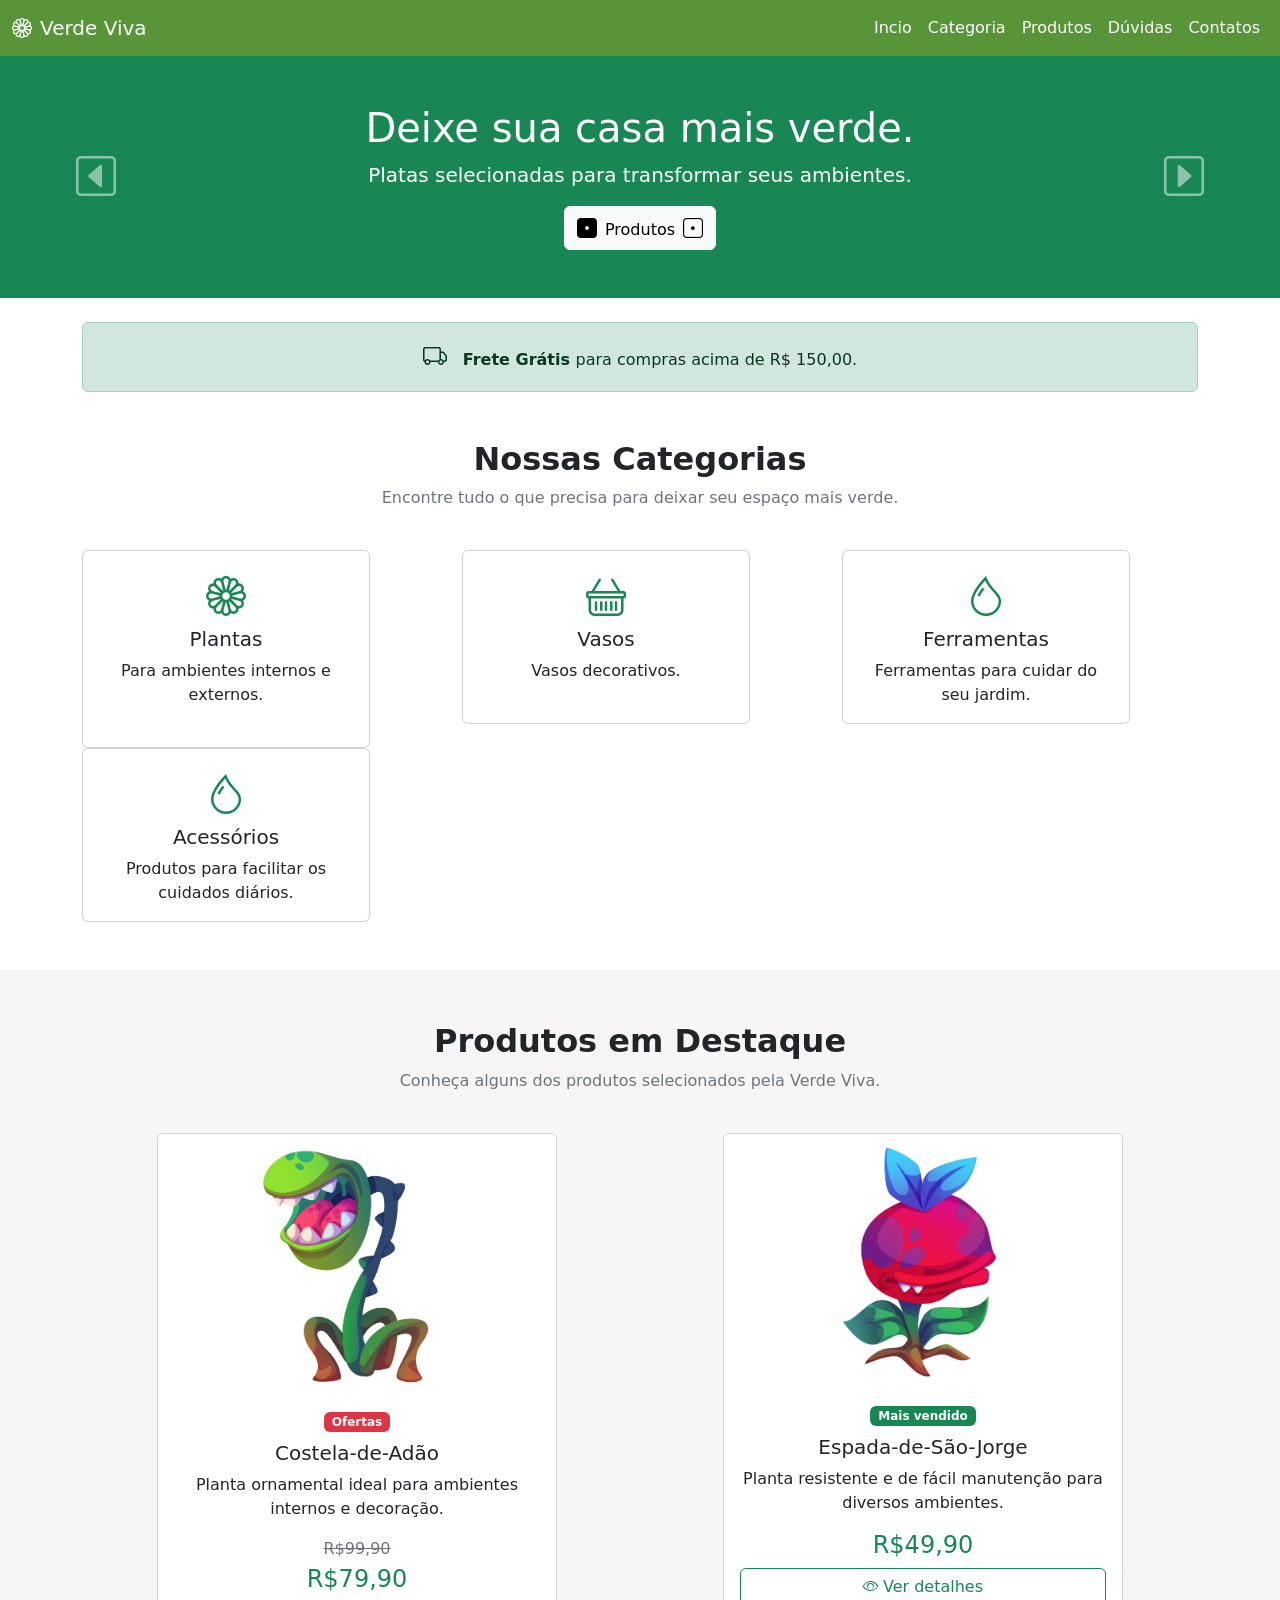
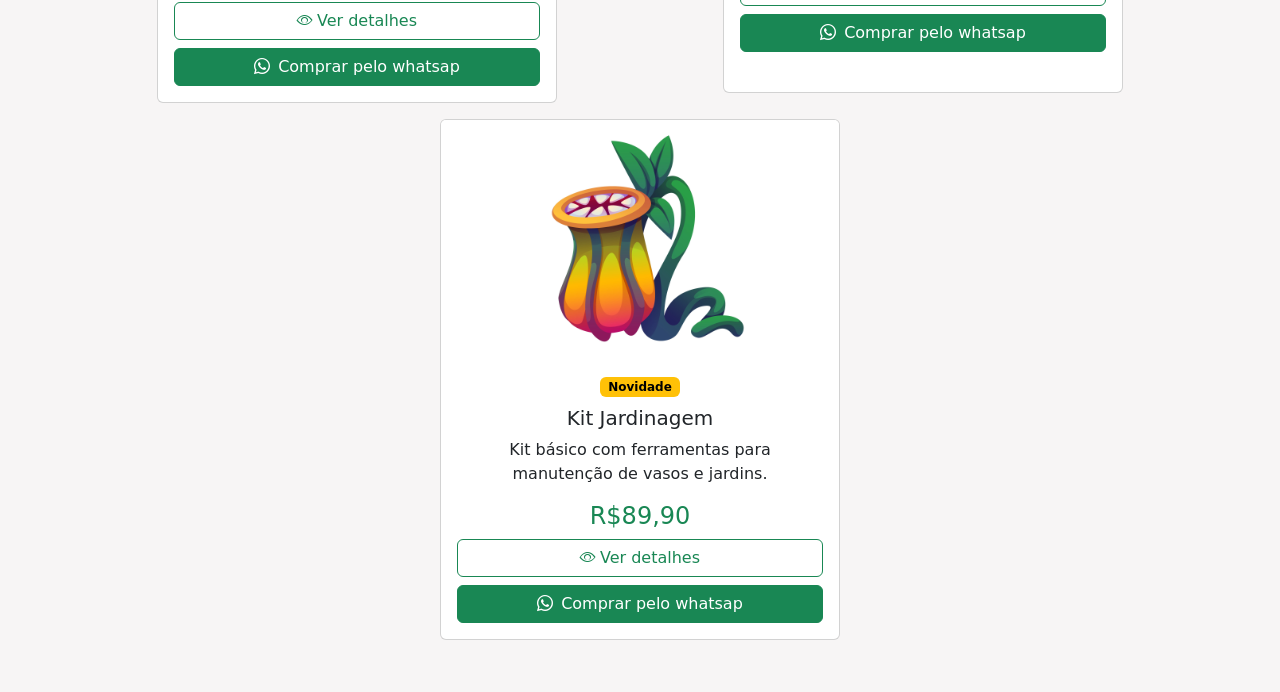
==== index2.html @ 10fb2e27 "Outras partes" ====
<!DOCTYPE html>
<html lang="pt-br">

<head>
    <meta charset="UTF-8">
    <meta name="viewport" content="width=device-width, initial-scale=1.0">
    <title>Verde Viva | Plantas & Jardinagem</title>
    <!-- Para conectar ao bootstrap -->
    <link href="https://cdn.jsdelivr.net/npm/bootstrap@5.3.8/dist/css/bootstrap.min.css" rel="stylesheet"
        integrity="sha384-sRIl4kxILFvY47J16cr9ZwB07vP4J8+LH7qKQnuqkuIAvNWLzeN8tE5YBujZqJLB" crossorigin="anonymous">

    <!-- Para colocar icones -->
    <link rel="stylesheet" href="https://cdn.jsdelivr.net/npm/bootstrap-icons@1.13.1/font/bootstrap-icons.min.css">

    <!-- Conecção com style2 css -->
    <link rel="stylesheet" href="style2.css">
</head>

<body>
    <!-- NAVBAR in ------------------------------------------------------------------->
    <!-- corNav conecta ao css -->
    <nav class="navbar navbar-expand-lg navbar-dark corNav">
        <div class="container-fluid">
            <a class="navbar-brand" href="#"><i class="bi bi-flower1 me-2"></i>Verde Viva</a>
            <button class="navbar-toggler" type="button" data-bs-toggle="collapse"
                data-bs-target="#navbarSupportedContent" aria-controls="navbarSupportedContent" aria-expanded="false"
                aria-label="Toggle navigation">
                <span class="navbar-toggler-icon"></span>
            </button>
            <div class="collapse navbar-collapse" id="navbarSupportedContent">
                <ul class="navbar-nav ms-auto">
                </ul>
                <ul class="navbar-nav ms-auto">
                    <li class="nav-item">
                        <a class="nav-link active " aria-current="page" href="#inicio">Incio</a>
                    </li>
                    <li class="nav-item">
                        <a class="nav-link active " aria-current="page" href="#categoria">Categoria</a>
                    </li>
                    <li class="nav-item">
                        <a class="nav-link active " aria-current="page" href="#produtos">Produtos</a>
                    </li>
                    <li class="nav-item">
                        <a class="nav-link active " aria-current="page" href="#duvidas">Dúvidas</a>
                    </li>
                    <li class="nav-item">
                        <a class="nav-link active" aria-current="page" href="#contatos">Contatos</a>
                    </li>
                </ul>
            </div>
        </div>
    </nav>

    <!-- MAIN -->
    <main>
        <!-- CAROUSEL in ------------------------------------------------------------------->
        <section id="inicio">

            <div id="carouselExample" class="carousel slide">
                <div class="carousel-inner bg-dark">
                    <!-- Carousel 01 ------------------------------------->
                    <div class="carousel-item active bg-success text-white text-center p-5">
                        <!-- d-inline-block" style="transform: scaleX(-1) para inverter o icone -->
                        <h1><i class="bi bi-leaf me-3 fs-1 "></i>Deixe sua casa mais verde.<i
                                class="bi bi-leaf ms-3 fs-1 d-inline-block" style="transform: scaleX(-1)"></i></h1>
                        <p class="fs-5">Platas selecionadas para transformar seus ambientes.</p>
                        <a href="#produtos" class="btn btn-light"><i class="bi bi-dice-1-fill me-2 fs-5"></i>Produtos<i
                                class="bi bi-dice-1 ms-2 fs-5"></i></a>

                    </div>

                    <!-- Carousel 02 ------------------------------------->
                    <div class="carousel-item bg-warning text-dark text-center p-5">
                        <h1><i class="bi bi-tree me-3 fs-1"></i>Semana dos vasos.<i class="bi bi-tree ms-3 fs-1"></i>
                        </h1>
                        <p class="fs-5">Ofertas especiais em vasos e acessórios.</p>
                        <a href="#produtos" class="btn btn-dark"><i class="bi bi-dice-2-fill me-2 fs-5"></i>Ofertas<i
                                class="bi bi-dice-2 ms-2 fs-5"></i></a>
                    </div>


                    <!-- Carousel 03 ------------------------------------->
                    <div class="carousel-item bg-danger text-white text-center p-5">
                        <!-- d-inline-block" style="transform: scaleX(-1) para inverter o icone -->
                        <h1><i class="bi bi-moon-stars me-3 fs-1"></i>Compre com Saga.<i
                                class="bi bi-moon-stars ms-3 fs-1 d-inline-block" style="transform: scaleX(-1)"></i>
                        </h1>
                        <p class="fs-5">Ofertas especiais em explosões galáticas.</p>
                        <a href="#produtos" class="btn bg-white text-danger"><i
                                class="bi bi-dice-3-fill me-2 fs-5"></i>Gêmeos<i class="bi bi-dice-3 ms-2 fs-5"></i></a>
                    </div>


                </div>
                <button class="carousel-control-prev" type="button" data-bs-target="#carouselExample"
                    data-bs-slide="prev">
                    <!-- Retirei (carousel-control-prev-icon) para por <i> -->
                    <span class="" aria-hidden="true"><i class="bi bi-caret-left-square fs-1"></i></span>
                    <span class="visually-hidden">Previous</span>
                </button>

                <button class="carousel-control-next" type="button" data-bs-target="#carouselExample"
                    data-bs-slide="next">
                    <!-- Retirei (carousel-control-prev-icon) para por <i> -->
                    <span class="" aria-hidden="true"><i class="bi bi-caret-right-square fs-1"></i></span>
                    <span class="visually-hidden">Next</span>
                </button>
            </div>


        </section>

        <!-- ALERTA in ------------------------------------------------------------------->
        <section class="container mt-4">
            <div class="alert alert-success text-center" role="alert">
                <strong><i class="bi bi-truck me-3 fs-4 "></i>Frete Grátis </strong>para compras acima de R$ 150,00.
            </div>
        </section>

        <!-- CARD CATEGORIAS in ------------------------------------------------------------------->
        <section class="container text-center mt-5" id="categoria">
            <!-- Titulo -->
            <div>
                <h2 class="fw-bold">Nossas Categorias</h2>
                <p class="text-secondary pb-4">Encontre tudo o que precisa para deixar seu espaço mais verde.</p>
            </div>

            <div class="row mb-5">
                <!-- CARD01 -->
                <div class="col col-md">

                    <!----------------------->
                    <div class="card pb-2" style="width: 18rem;">
                        <div class="card-body">
                            <i class="bi bi-flower1 fs-1 text-success"></i>
                            <h5 class="card-title">Plantas</h5>
                            <p class="card-text">Para ambientes internos e externos.</p>
                            <p> </p>

                        </div>
                    </div>
                    <!----------------------->

                </div>
                <!-- CARD02 -->
                <div class="col col-md">
                    <!----------------------->
                    <div class="card pb-2" style="width: 18rem;">
                        <div class="card-body">
                            <i class="bi bi-basket fs-1 text-success"></i>
                            <h5 class="card-title">Vasos</h5>
                            <p class="card-text">Vasos decorativos.</p>
                            <p> </p>

                        </div>
                    </div>
                    <!----------------------->
                </div>
                <!-- CARD03 -->
                <div class="col col-md">
                    <!----------------------->
                    <div class="card " style="width: 18rem;">
                        <div class="card-body">
                            <i class="bi bi-droplet fs-1 text-success"></i>
                            <h5 class="card-title">Ferramentas</h5>
                            <p class="card-text">Ferramentas para cuidar do seu jardim.</p>
                        </div>
                    </div>
                    <!----------------------->
                </div>
                <!-- CARD04 -->
                <div class="col col-md">
                    <!----------------------->
                    <div class="card" style="width: 18rem;">
                        <div class="card-body">
                            <i class="bi bi-droplet fs-1 text-success"></i>
                            <h5 class="card-title">Acessórios</h5>
                            <p class="card-text">Produtos para facilitar os cuidados diários.</p>
                        </div>
                    </div>
                    <!----------------------->
                </div>

            </div>

        </section>

        <!-- CARD PRODUTOS RESOLVE DEPOIS ------------------------------------------------------------------->
        <!-- section produtoCor em css -->
        <section class="container-fluid text-center p-1 produtoCor">
            <div class="container">
                <div class="mt-5" id="produtos">
                    <h2 class="fw-bold">Produtos em Destaque</h2>
                    <p class="text-secondary pb-4">Conheça alguns dos produtos selecionados pela Verde Viva.</p>
                </div>

                <div class="row pb-5 g-3">
                    <div class="col col-mg">
                        <!-- produto 01 ----------------------------->
                        <div class="card mx-auto" style="width:25rem">
                            <img src="img/planta1.jpg" class="card-img-top" alt="Planta_Adao">
                            <div class="card-body">
                                <h7 class="badge text-bg-danger">Ofertas</h7>
                                <h5 class="card-title pt-2 mb-2">Costela-de-Adão</h5>
                                <p class="card-text">Planta ornamental ideal para ambientes internos e decoração.</p>

                                <!-- preço antigo -->
                                <p class="text-secondary text-decoration-line-through mb-1">R$99,90</p>
                                <!-- preço atual -->
                                <h4 class="text-success">R$79,90</h4>

                                <div>
                                    <!-- Botão com modal/ data-bs-toggle="modal" é qual tipo/ data-bs-target="#detalhesProduto" é onde conecta-->
                                    <button type="button" class="btn btn-outline-success w-100" data-bs-toggle="modal"
                                        data-bs-target="#detalhesProduto"><i class="bi bi-eye me-1"></i>Ver
                                        detalhes</button>

                                    <!-- 00 = 553488409359 -->
                                    <a href="https://wa.me/00" class="btn btn-success w-100 mt-2"><i
                                            class="bi bi-whatsapp me-2"></i>Comprar pelo whatsap</a>
                                </div>

                            </div>
                        </div>
                        <!--  --------------------------------------->

                    </div>


                    <div class="col col-mg ">
                        <!-- produto 02 ----------------------------->
                        <div class="card pb-4 mx-auto" style="width: 25rem;">
                            <img src="img/planta2.jpg" class="card-img-top" alt="Planta_Adao">
                            <div class="card-body">
                                <h7 class="badge text-bg-success ms-auto">Mais vendido</h7>
                                <h5 class="card-title pt-2">Espada-de-São-Jorge</h5>
                                <p class="card-text">Planta resistente e de fácil manutenção para diversos ambientes.
                                </p>

                                <!-- preço antigo -->
                                <!-- <p class="text-secondary text-decoration-line-through">R$99,90</p> -->
                                <!-- preço atual -->
                                <h4 class="text-success">R$49,90</h4>

                                <div class="">
                                    <!-- Botão com modal/ data-bs-toggle="modal" é qual tipo/ data-bs-target="#detalhesProduto" é onde conecta-->
                                    <button type="button" class="btn btn-outline-success w-100" data-bs-toggle="modal"
                                        data-bs-target="#detalhesProduto"><i class="bi bi-eye me-1"></i>Ver
                                        detalhes</button>

                                    <!-- 00 = 553488409359 -->
                                    <a href="https://wa.me/00" class=" btn btn-success w-100 mt-2"><i
                                            class="bi bi-whatsapp me-2"></i>Comprar pelo whatsap</a>
                                </div>

                            </div>
                        </div>
                        <!--  --------------------------------------->

                    </div>


                    <div class="col col-mg">
                        <!-- produto 03 ----------------------------->
                        <div class="card mx-auto mt-auto" style="width: 25rem;">
                            <img src="img/planta3.jpg" class="card-img-top" alt="Planta_Adao">
                            <div class="card-body">
                                <h7 class="badge text-bg-warning">Novidade</h7>
                                <h5 class="card-title pt-2">Kit Jardinagem</h5>
                                <p class="card-text">Kit básico com ferramentas para manutenção de vasos e jardins.</p>

                                <!-- preço antigo -->
                                <!-- <p class="text-secondary text-decoration-line-through">R$99,90</p> -->
                                <!-- preço atual -->
                                <h4 class="text-success">R$89,90</h4>

                                <div>
                                    <!-- Botão com modal/ data-bs-toggle="modal" é qual tipo/ data-bs-target="#detalhesProduto" é onde conecta-->
                                    <button type="button" class="btn btn-outline-success w-100" data-bs-toggle="modal"
                                        data-bs-target="#detalhesProduto"><i class="bi bi-eye me-1"></i>Ver
                                        detalhes</button>

                                    <!-- 00 = 553488409359 -->
                                    <a href="https://wa.me/00" class="btn btn-success w-100 mt-2"><i
                                            class="bi bi-whatsapp me-2"></i>Comprar pelo whatsap</a>
                                </div>

                            </div>
                        </div>
                        <!--  --------------------------------------->


                    </div>

                </div>
            </div>









        </section>


        <!-- MODAL ------------------------------------------------------------------->
        <section>
            <div class="modal" tabindex="-1" id="detalhesProduto">
                <div class="modal-dialog">
                    <div class="modal-content">

                        <div class="modal-header">
                            <h5 class="modal-title">Costela de Adão</h5>
                            <button type="button" class="btn-close" data-bs-dismiss="modal" aria-label="Close"></button>
                        </div>


                        <div class="modal-body">
                            <p><strong>Ambiente: </strong>Interno</p>
                            <p><strong>Iluminação: </strong>Luz indireta</p>
                            <p><strong>Rega: </strong>Aproximadamente duas vezes por semana.</p>
                            <p><strong>Tamanho: </strong>Aproximadamente 60 cm. </p>
                            <p><strong>Preço: </Strong>R$ 79,90</p>
                        </div>


                        <div class="modal-footer">
                            <button type="button" class="btn btn-secondary" data-bs-dismiss="modal">Close</button>
                            <button type="button" class="btn btn-primary">Save changes</button>
                        </div>


                    </div>
                </div>
            </div>

        </section>
    </main>


    <!-- Para conectar ao bootstrap -->
    <!-- Incluir Bootstrap JS --------------------------->
    <script src="https://cdn.jsdelivr.net/npm/bootstrap@5.3.8/dist/js/bootstrap.bundle.min.js"
        integrity="sha384-FKyoEForCGlyvwx9Hj09JcYn3nv7wiPVlz7YYwJrWVcXK/BmnVDxM+D2scQbITxI"
        crossorigin="anonymous"></script>
</body>

</html>
---- style2.css ----
nav.corNav{
    background-color: rgb(88, 149, 57);
}

section.produtoCor{
    background-color: rgb(247, 245, 245);
}
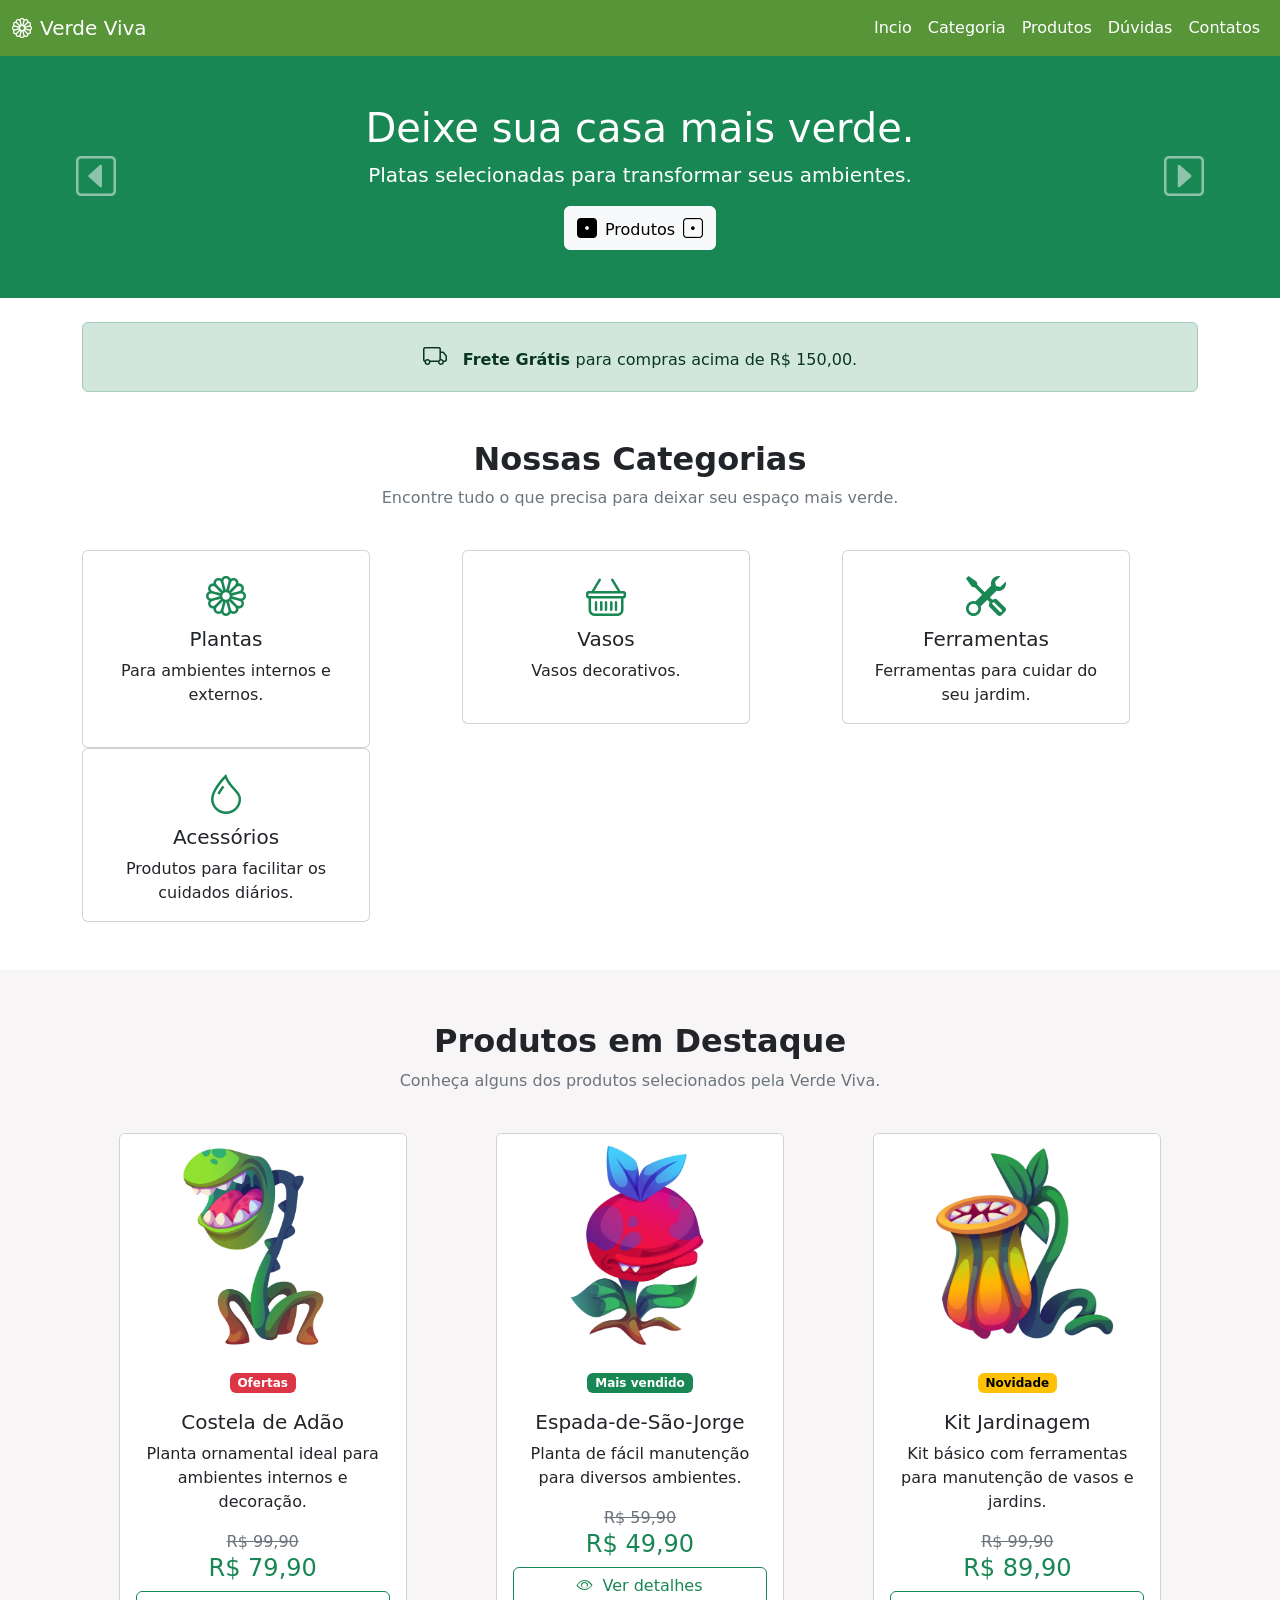
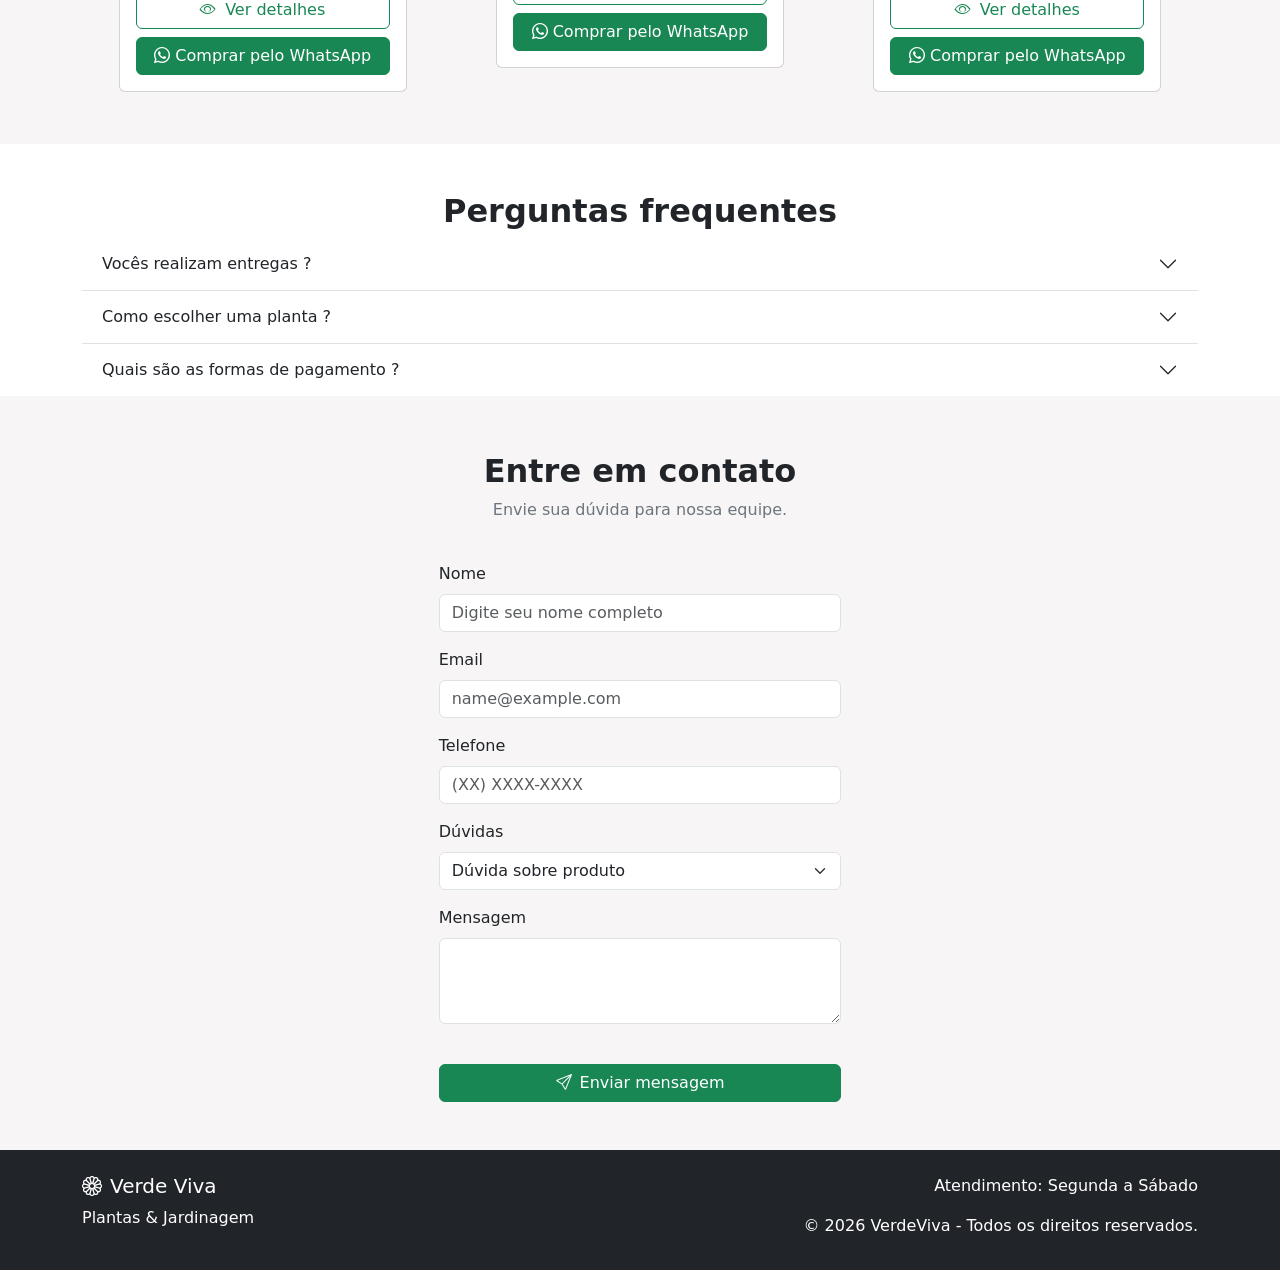
==== commit 7b175065: "Exemplo 2 Finalizado" ====
--- a/index2.html
+++ b/index2.html
@@ -17,7 +17,7 @@
 </head>
 
 <body>
-    <!-- NAVBAR in ------------------------------------------------------------------->
+    <!-- NAVBAR in ------------------------------------------------------------------------------------>
     <!-- corNav conecta ao css -->
     <nav class="navbar navbar-expand-lg navbar-dark corNav">
         <div class="container-fluid">
@@ -53,7 +53,7 @@
 
     <!-- MAIN -->
     <main>
-        <!-- CAROUSEL in ------------------------------------------------------------------->
+        <!-- CAROUSEL in ------------------------------------------------------------------------------>
         <section id="inicio">
 
             <div id="carouselExample" class="carousel slide">
@@ -110,14 +110,14 @@
 
         </section>
 
-        <!-- ALERTA in ------------------------------------------------------------------->
+        <!-- ALERTA in -------------------------------------------------------------------------------->
         <section class="container mt-4">
             <div class="alert alert-success text-center" role="alert">
                 <strong><i class="bi bi-truck me-3 fs-4 "></i>Frete Grátis </strong>para compras acima de R$ 150,00.
             </div>
         </section>
 
-        <!-- CARD CATEGORIAS in ------------------------------------------------------------------->
+        <!-- CARD CATEGORIAS in ----------------------------------------------------------------------->
         <section class="container text-center mt-5" id="categoria">
             <!-- Titulo -->
             <div>
@@ -161,7 +161,7 @@
                     <!----------------------->
                     <div class="card " style="width: 18rem;">
                         <div class="card-body">
-                            <i class="bi bi-droplet fs-1 text-success"></i>
+                            <i class="bi bi-tools fs-1 text-success"></i>
                             <h5 class="card-title">Ferramentas</h5>
                             <p class="card-text">Ferramentas para cuidar do seu jardim.</p>
                         </div>
@@ -185,10 +185,11 @@
 
         </section>
 
-        <!-- CARD PRODUTOS RESOLVE DEPOIS ------------------------------------------------------------------->
+        <!-- CARD PRODUTOS ---------------------------------------------------------------------------->
         <!-- section produtoCor em css -->
         <section class="container-fluid text-center p-1 produtoCor">
             <div class="container">
+                <!-- Título -->
                 <div class="mt-5" id="produtos">
                     <h2 class="fw-bold">Produtos em Destaque</h2>
                     <p class="text-secondary pb-4">Conheça alguns dos produtos selecionados pela Verde Viva.</p>
@@ -197,28 +198,33 @@
                 <div class="row pb-5 g-3">
                     <div class="col col-mg">
                         <!-- produto 01 ----------------------------->
-                        <div class="card mx-auto" style="width:25rem">
-                            <img src="img/planta1.jpg" class="card-img-top" alt="Planta_Adao">
+                        <div class="card mx-auto" style="width: 18rem;">
+                            <img src="img/planta1.jpg" class="card-img-top" style="height: 220px; object-fit: cover;">
                             <div class="card-body">
-                                <h7 class="badge text-bg-danger">Ofertas</h7>
-                                <h5 class="card-title pt-2 mb-2">Costela-de-Adão</h5>
+                                <span class="badge text-bg-danger">Ofertas</span>
+                                <h5 class="card-title pt-3">Costela de Adão</h5>
                                 <p class="card-text">Planta ornamental ideal para ambientes internos e decoração.</p>
 
-                                <!-- preço antigo -->
-                                <p class="text-secondary text-decoration-line-through mb-1">R$99,90</p>
-                                <!-- preço atual -->
-                                <h4 class="text-success">R$79,90</h4>
+                                <!-- Preço Antigo -->
+                                <p class="text-secondary text-decoration-line-through mb-0">R$ 99,90</p>
+
+                                <!-- Preço atual -->
+                                <h4 class="text-success">R$ 79,90</h4>
 
                                 <div>
-                                    <!-- Botão com modal/ data-bs-toggle="modal" é qual tipo/ data-bs-target="#detalhesProduto" é onde conecta-->
                                     <button type="button" class="btn btn-outline-success w-100" data-bs-toggle="modal"
-                                        data-bs-target="#detalhesProduto"><i class="bi bi-eye me-1"></i>Ver
-                                        detalhes</button>
-
-                                    <!-- 00 = 553488409359 -->
-                                    <a href="https://wa.me/00" class="btn btn-success w-100 mt-2"><i
-                                            class="bi bi-whatsapp me-2"></i>Comprar pelo whatsap</a>
+                                        data-bs-target="#detalhesProduto">
+
+                                        <i class="bi bi-eye me-1"></i>
+                                        Ver detalhes
+                                    </button>
+                                    <a href="https://wa.me/5534955884411?text=Olá%20tenho%20interesse%20na%20costela%20de%20Adão."
+                                        target="_blank" class="btn btn-success w-100 mt-2">
+                                        <i class="bi bi-whatsapp"></i>
+                                        Comprar pelo WhatsApp
+                                    </a>
                                 </div>
+
 
                             </div>
                         </div>
@@ -229,30 +235,33 @@
 
                     <div class="col col-mg ">
                         <!-- produto 02 ----------------------------->
-                        <div class="card pb-4 mx-auto" style="width: 25rem;">
-                            <img src="img/planta2.jpg" class="card-img-top" alt="Planta_Adao">
+                        <div class="card mx-auto" style="width: 18rem;">
+                            <img src="img/planta2.jpg" class="card-img-top" style="height: 220px; 
+                            object-fit: cover;">
                             <div class="card-body">
-                                <h7 class="badge text-bg-success ms-auto">Mais vendido</h7>
-                                <h5 class="card-title pt-2">Espada-de-São-Jorge</h5>
-                                <p class="card-text">Planta resistente e de fácil manutenção para diversos ambientes.
-                                </p>
-
-                                <!-- preço antigo -->
-                                <!-- <p class="text-secondary text-decoration-line-through">R$99,90</p> -->
-                                <!-- preço atual -->
-                                <h4 class="text-success">R$49,90</h4>
-
-                                <div class="">
-                                    <!-- Botão com modal/ data-bs-toggle="modal" é qual tipo/ data-bs-target="#detalhesProduto" é onde conecta-->
+                                <span class="badge text-bg-success ms-auto">Mais vendido</span>
+                                <h5 class="card-title pt-3">Espada-de-São-Jorge</h5>
+                                <p class="card-text">Planta de fácil manutenção para diversos ambientes.</p>
+
+                                <!-- Preço Antigo -->
+                                <p class="text-secondary text-decoration-line-through mb-0">R$ 59,90</p>
+
+                                <!-- Preço atual -->
+                                <h4 class="text-success">R$ 49,90</h4>
+
+                                <div>
                                     <button type="button" class="btn btn-outline-success w-100" data-bs-toggle="modal"
-                                        data-bs-target="#detalhesProduto"><i class="bi bi-eye me-1"></i>Ver
-                                        detalhes</button>
-
-                                    <!-- 00 = 553488409359 -->
-                                    <a href="https://wa.me/00" class=" btn btn-success w-100 mt-2"><i
-                                            class="bi bi-whatsapp me-2"></i>Comprar pelo whatsap</a>
+                                        data-bs-target="#detalhesProduto">
+
+                                        <i class="bi bi-eye me-1"></i>
+                                        Ver detalhes
+                                    </button>
+                                    <a href="https://wa.me/5534955884411?text=Olá%20tenho%20interesse%20na%20costela%20de%20Adão."
+                                        target="_blank" class="btn btn-success w-100 mt-2">
+                                        <i class="bi bi-whatsapp"></i>
+                                        Comprar pelo WhatsApp
+                                    </a>
                                 </div>
-
                             </div>
                         </div>
                         <!--  --------------------------------------->
@@ -262,29 +271,35 @@
 
                     <div class="col col-mg">
                         <!-- produto 03 ----------------------------->
-                        <div class="card mx-auto mt-auto" style="width: 25rem;">
-                            <img src="img/planta3.jpg" class="card-img-top" alt="Planta_Adao">
+                        <div class="card mx-auto" style="width: 18rem;">
+                            <img src="img/planta3.jpg" class="card-img-top" alt="..."
+                                style="height: 220px; object-fit: cover;">
                             <div class="card-body">
-                                <h7 class="badge text-bg-warning">Novidade</h7>
-                                <h5 class="card-title pt-2">Kit Jardinagem</h5>
+                                <span class="badge text-bg-warning">Novidade</span>
+                                <h5 class="card-title pt-3">Kit Jardinagem</h5>
                                 <p class="card-text">Kit básico com ferramentas para manutenção de vasos e jardins.</p>
 
-                                <!-- preço antigo -->
-                                <!-- <p class="text-secondary text-decoration-line-through">R$99,90</p> -->
-                                <!-- preço atual -->
-                                <h4 class="text-success">R$89,90</h4>
+                                <!-- Preço Antigo -->
+                                <p class="text-secondary text-decoration-line-through mb-0">R$ 99,90</p>
+
+                                <!-- Preço atual -->
+                                <h4 class="text-success">R$ 89,90</h4>
 
                                 <div>
-                                    <!-- Botão com modal/ data-bs-toggle="modal" é qual tipo/ data-bs-target="#detalhesProduto" é onde conecta-->
                                     <button type="button" class="btn btn-outline-success w-100" data-bs-toggle="modal"
-                                        data-bs-target="#detalhesProduto"><i class="bi bi-eye me-1"></i>Ver
-                                        detalhes</button>
-
-                                    <!-- 00 = 553488409359 -->
-                                    <a href="https://wa.me/00" class="btn btn-success w-100 mt-2"><i
-                                            class="bi bi-whatsapp me-2"></i>Comprar pelo whatsap</a>
+                                        data-bs-target="#detalhesProduto">
+
+                                        <i class="bi bi-eye me-1"></i>
+                                        Ver detalhes
+                                    </button>
+                                    <a href="https://wa.me/5534955884411?text=Olá%20tenho%20interesse%20na%20costela%20de%20Adão."
+                                        class="btn btn-success w-100 mt-2">
+                                        <i class="bi bi-whatsapp"></i>
+                                        Comprar pelo WhatsApp
+                                    </a>
                                 </div>
 
+
                             </div>
                         </div>
                         <!--  --------------------------------------->
@@ -305,41 +320,185 @@
 
         </section>
 
-
-        <!-- MODAL ------------------------------------------------------------------->
+        <!-- MODAL PRODUTOS --------------------------------------------------------------------------->
         <section>
             <div class="modal" tabindex="-1" id="detalhesProduto">
                 <div class="modal-dialog">
                     <div class="modal-content">
-
                         <div class="modal-header">
                             <h5 class="modal-title">Costela de Adão</h5>
                             <button type="button" class="btn-close" data-bs-dismiss="modal" aria-label="Close"></button>
                         </div>
-
-
                         <div class="modal-body">
                             <p><strong>Ambiente: </strong>Interno</p>
                             <p><strong>Iluminação: </strong>Luz indireta</p>
                             <p><strong>Rega: </strong>Aproximadamente duas vezes por semana.</p>
                             <p><strong>Tamanho: </strong>Aproximadamente 60 cm. </p>
-                            <p><strong>Preço: </Strong>R$ 79,90</p>
-                        </div>
-
-
+                            <p><strong>Preço: </strong>R$ 79,90</p>
+                        </div>
                         <div class="modal-footer">
-                            <button type="button" class="btn btn-secondary" data-bs-dismiss="modal">Close</button>
-                            <button type="button" class="btn btn-primary">Save changes</button>
-                        </div>
-
-
-                    </div>
-                </div>
-            </div>
-
-        </section>
+                            <button type="button" class="btn btn-secondary" data-bs-dismiss="modal">Fechar</button>
+                            <!-- <button type="button" class="btn btn-primary">Save changes</button> -->
+                            <a href="https://wa.me/5534955884411?text=Olá%20tenho%20interesse%20na%20costela%20de%20Adão."
+                                target="_blank" class="btn btn-success mt-2">
+                                <i class="bi bi-whatsapp"></i>
+                                Comprar
+                            </a>
+                        </div>
+                    </div>
+                </div>
+            </div>
+
+        </section>
+
+        <!-- ACCORDION--------------------------------------------------------------------------------->
+        <section class="container">
+            <!--  -------------------------->
+            <!-- Título -->
+            <div class="container text-center mt-5" id="duvidas">
+                <!-- Titulo -->
+                <div class="mt-5" id="produtos">
+                    <h2 class="fw-bold">Perguntas frequentes</h2>
+                </div>
+            </div>
+
+            <!-- Accordion Itens ------------------------->
+            <div class="accordion accordion-flush" id="accordionFlushExample">
+
+                <!-- collapseOne ------------------------->
+                <div class="accordion-item">
+                    <h2 class="accordion-header">
+                        <button class="accordion-button collapsed" type="button" data-bs-toggle="collapse"
+                            data-bs-target="#flush-collapseOne" aria-expanded="false" aria-controls="flush-collapseOne">
+                            Vocês realizam entregas ?
+                        </button>
+                    </h2>
+                    <!-- Resposta 1 -->
+                    <div id="flush-collapseOne" class="accordion-collapse collapse text-center"
+                        data-bs-parent="#accordionFlushExample">
+                        <div class="accordion-body">
+                            Sim. Consulte nossa equipe pelo WhatsApp para verificar a disponibilidade e verificar.
+                        </div>
+                    </div>
+                </div>
+
+                <!-- collapseTwo ------------------------->
+                <div class="accordion-item">
+                    <h2 class="accordion-header">
+                        <button class="accordion-button collapsed" type="button" data-bs-toggle="collapse"
+                            data-bs-target="#flush-collapseTwo" aria-expanded="false" aria-controls="flush-collapseTwo">
+                            Como escolher uma planta ?
+                        </button>
+                    </h2>
+                    <!-- Resposta 2 -->
+                    <div id="flush-collapseTwo" class="accordion-collapse collapse text-center"
+                        data-bs-parent="#accordionFlushExample">
+                        <div class="accordion-body">Nossa equipe pode indicar plantas considerando a iluminação, espaço
+                            disponivel e sua rotina de cuidados.</div>
+                    </div>
+                </div>
+
+                <!-- collapseThree ------------------------->
+                <div class="accordion-item">
+                    <h2 class="accordion-header">
+                        <button class="accordion-button collapsed" type="button" data-bs-toggle="collapse"
+                            data-bs-target="#flush-collapseThree" aria-expanded="false"
+                            aria-controls="flush-collapseThree">
+                            Quais são as formas de pagamento ?
+                        </button>
+                    </h2>
+                    <!-- Resposta 3 -->
+                    <div id="flush-collapseThree" class="accordion-collapse collapse text-center"
+                        data-bs-parent="#accordionFlushExample">
+                        <div class="accordion-body">Entre em contato com a nossa equipe para consultar as formas de
+                            pagamento disponiveis para seu pedido.</div>
+                    </div>
+                </div>
+
+
+            </div>
+
+            <!--  -------------------------->
+        </section>
+
+        <!-- FORMULARIO -->
+        <section class="container-fluid pt-2 produtoCor">
+            <!-- Título -->
+            <div class="container text-center mt-5" id="contatos">
+                <!-- Titulo -->
+                <div class="mt-5" id="produtos">
+                    <h2 class="fw-bold">Entre em contato</h2>
+                    <p class="text-secondary pb-4">Envie sua dúvida para nossa equipe.</p>
+                </div>
+            </div>
+
+            <div class="row justify-content-center">
+                <!-- form -->
+                <div class="col-12 col-md-4 mb-5">
+
+                    <!-- Nome -->
+                    <div class="mb-3">
+                        <label for="exampleFormControlInput1" class="form-label">Nome</label>
+                        <input type="text" class="form-control" id="exampleFormControlInput1"
+                            placeholder="Digite seu nome completo">
+                    </div>
+
+                    <!-- Email -->
+                    <div class="mb-3">
+                        <label for="exampleFormControlInput1" class="form-label">Email</label>
+                        <input type="email" class="form-control" id="exampleFormControlInput1"
+                            placeholder="name@example.com">
+                    </div>
+
+                    <!-- Telefone -->
+                    <div class="mb-3">
+                        <label for="exampleFormControlInput1" class="form-label">Telefone</label>
+                        <input type="number" class="form-control" id="exampleFormControlInput1"
+                            placeholder="(XX) XXXX-XXXX">
+                    </div>
+
+                    <!-- Duvidas -->
+                    <label for="exampleFormControlInput1" class="form-label">Dúvidas</label>
+                    <select name="" id="" class="form-select mb-3">
+                        <option>Dúvida sobre produto</option>
+                        <option>Entrega</option>
+                        <option>Pagamento</option>
+
+                    </select>
+
+                    <!-- Mensagem -->
+                    <div class="mb-3">
+                        <label for="exampleFormControlTextarea1"
+                            class="form-label d-flex justify-content-start">Mensagem</label>
+                        <textarea class="form-control" id="exampleFormControlTextarea1" rows="3"></textarea>
+                    </div>
+                    <br>
+                    <button class="btn btn-success w-100 "><i class="bi bi-send me-2"></i>Enviar mensagem</button>
+
+                </div>
+            </div>
+
+        </section>
+
     </main>
 
+    <!-- FOOTER Rodapé -->
+    <footer class="bg-dark text-white p-3 pt-4">
+
+        <div class="container">
+            <div class="row">
+                <div class="col col-md">
+                    <h5><i class="bi bi-flower1 me-2"></i>Verde Viva</h5>
+                    <p class="">Plantas & Jardinagem</p>
+                </div>
+                <div class="col col-md text-md-end">
+                    <p>Atendimento: Segunda a Sábado</p>
+                    <p>© 2026 VerdeViva - Todos os direitos reservados.</p>
+                </div>
+            </div>
+        </div>
+
+    </footer>
 
     <!-- Para conectar ao bootstrap -->
     <!-- Incluir Bootstrap JS --------------------------->
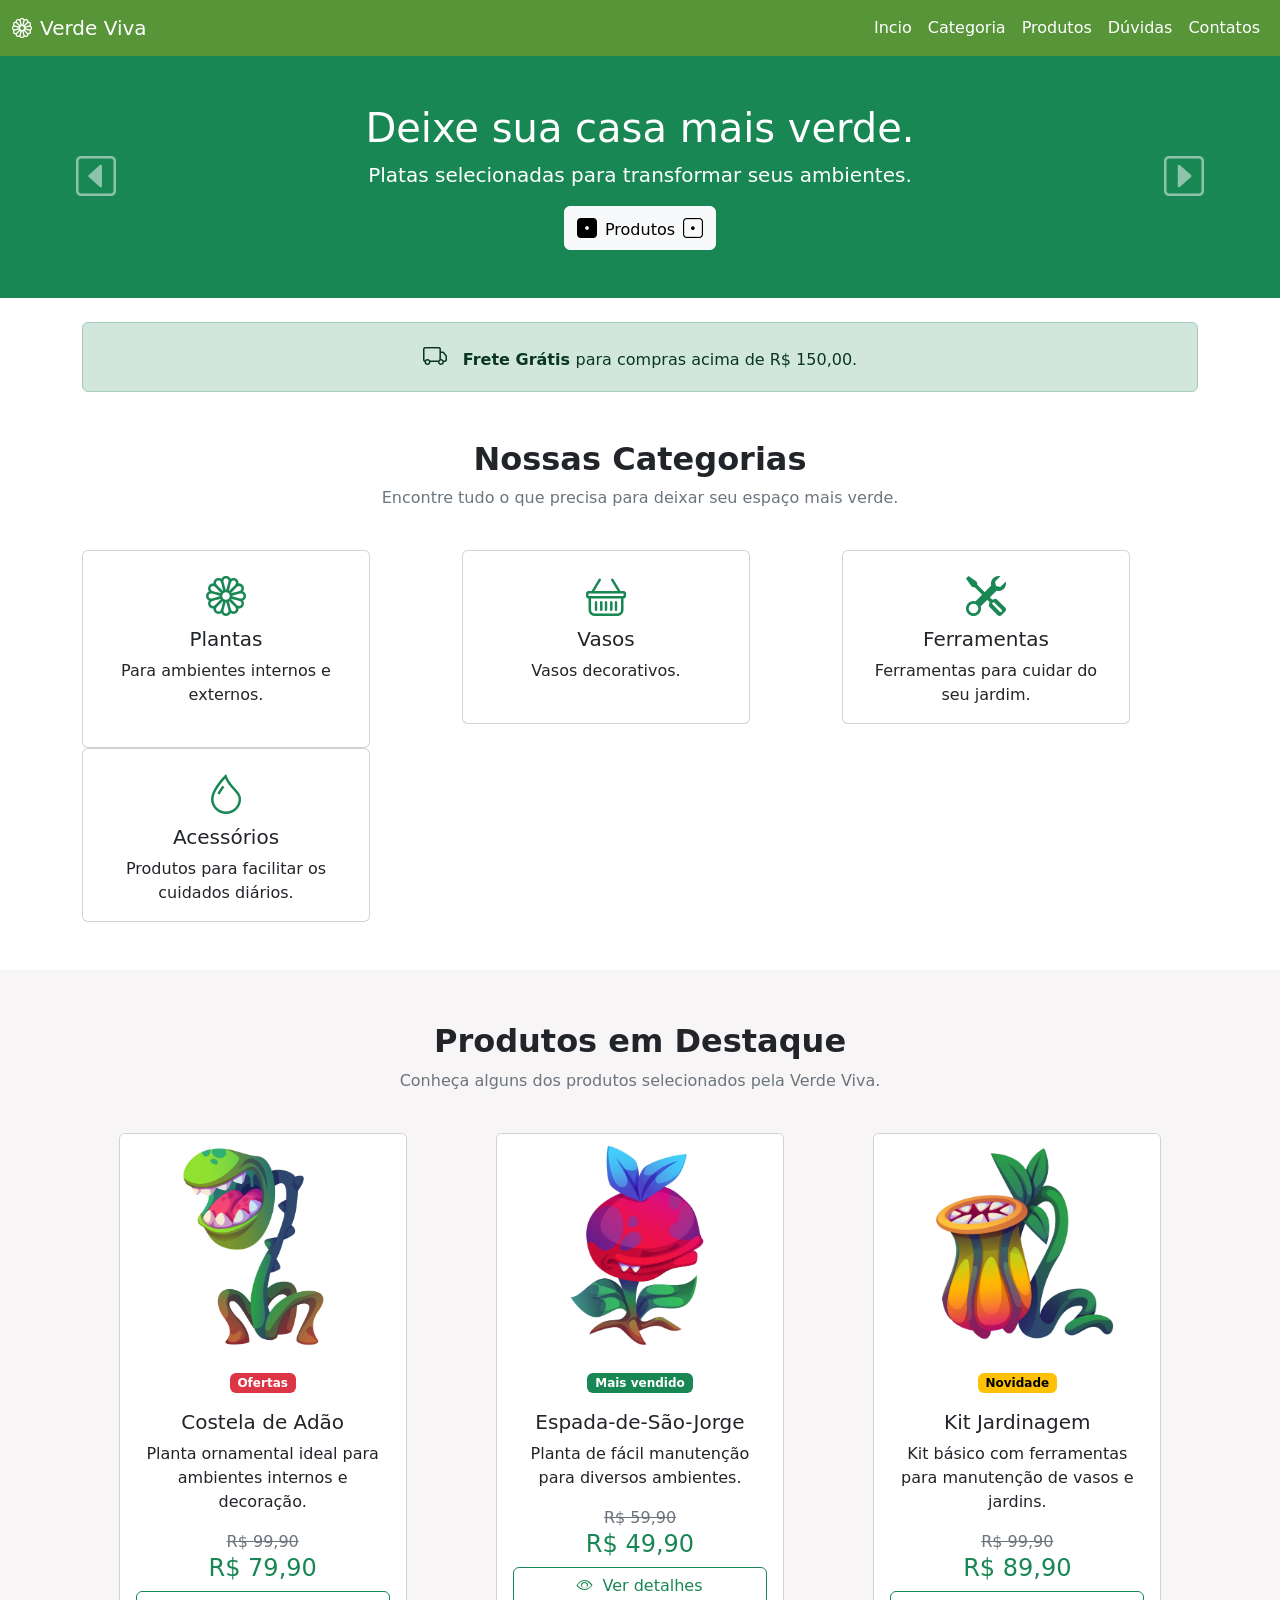
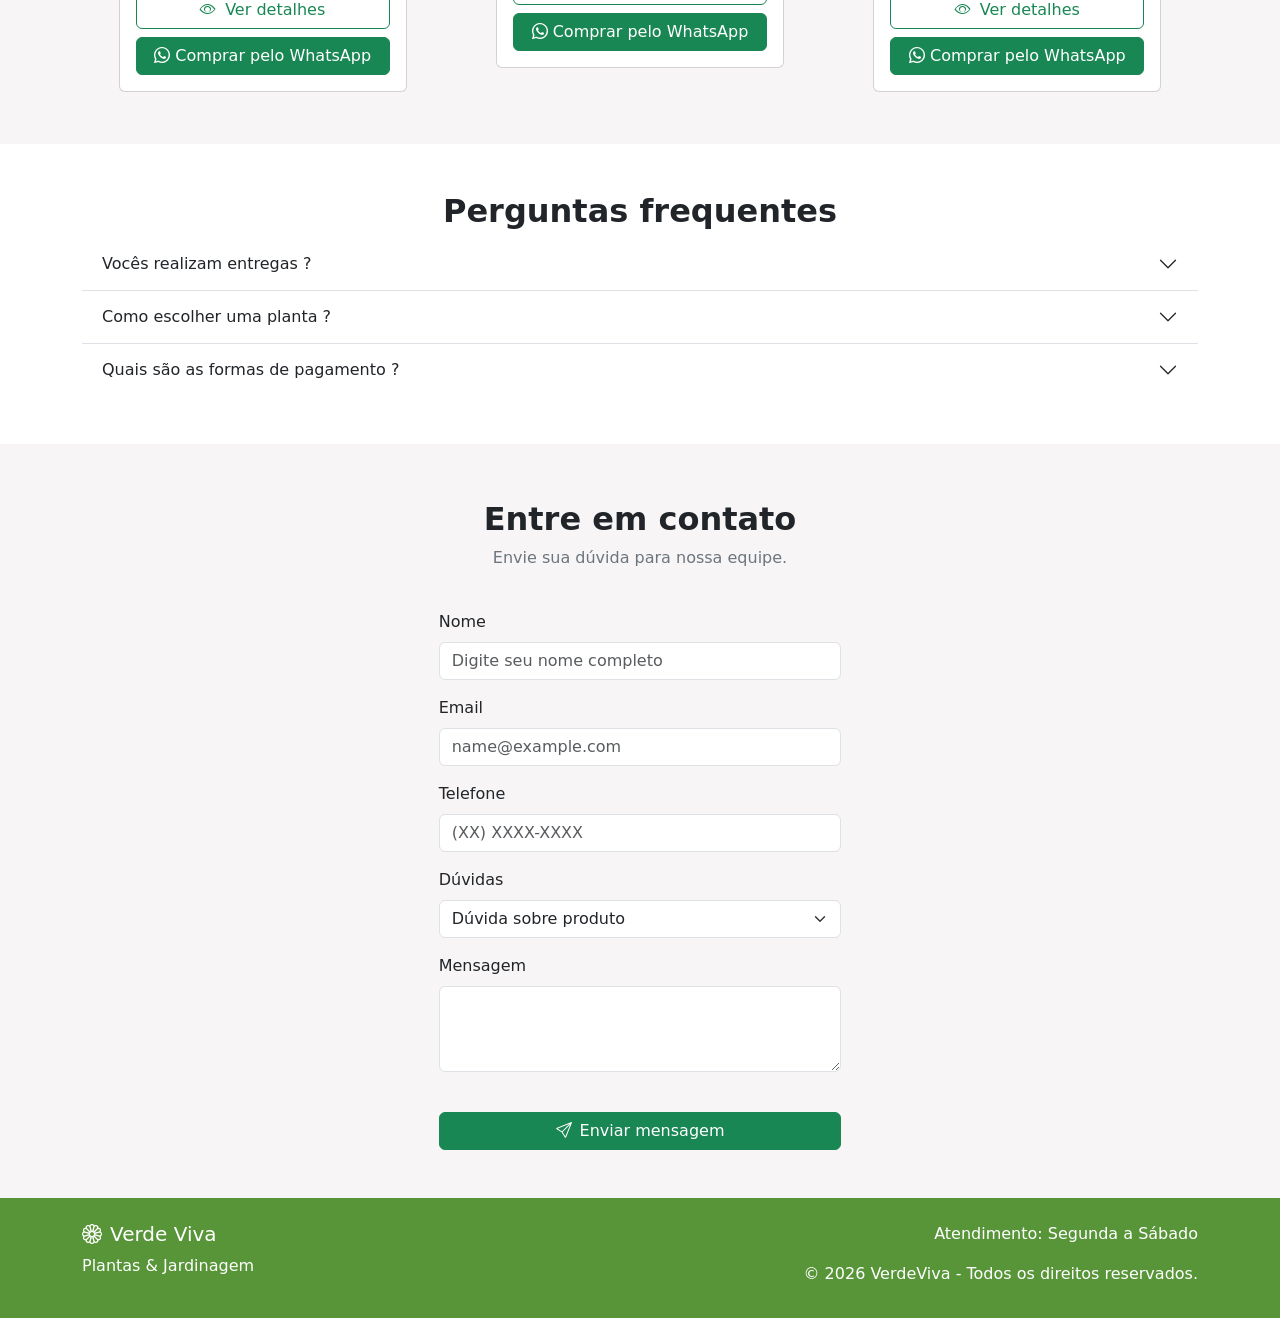
==== commit 32fdbbbe: "Atualizando cores" ====
--- a/index2.html
+++ b/index2.html
@@ -352,7 +352,7 @@
         </section>
 
         <!-- ACCORDION--------------------------------------------------------------------------------->
-        <section class="container">
+        <section class="container mb-5">
             <!--  -------------------------->
             <!-- Título -->
             <div class="container text-center mt-5" id="duvidas">
@@ -483,7 +483,7 @@
     </main>
 
     <!-- FOOTER Rodapé -->
-    <footer class="bg-dark text-white p-3 pt-4">
+    <footer class="corNav text-white p-3 pt-4">
 
         <div class="container">
             <div class="row">
--- a/style2.css
+++ b/style2.css
@@ -1,4 +1,4 @@
-nav.corNav{
+nav,footer.corNav{
     background-color: rgb(88, 149, 57);
 }
 
